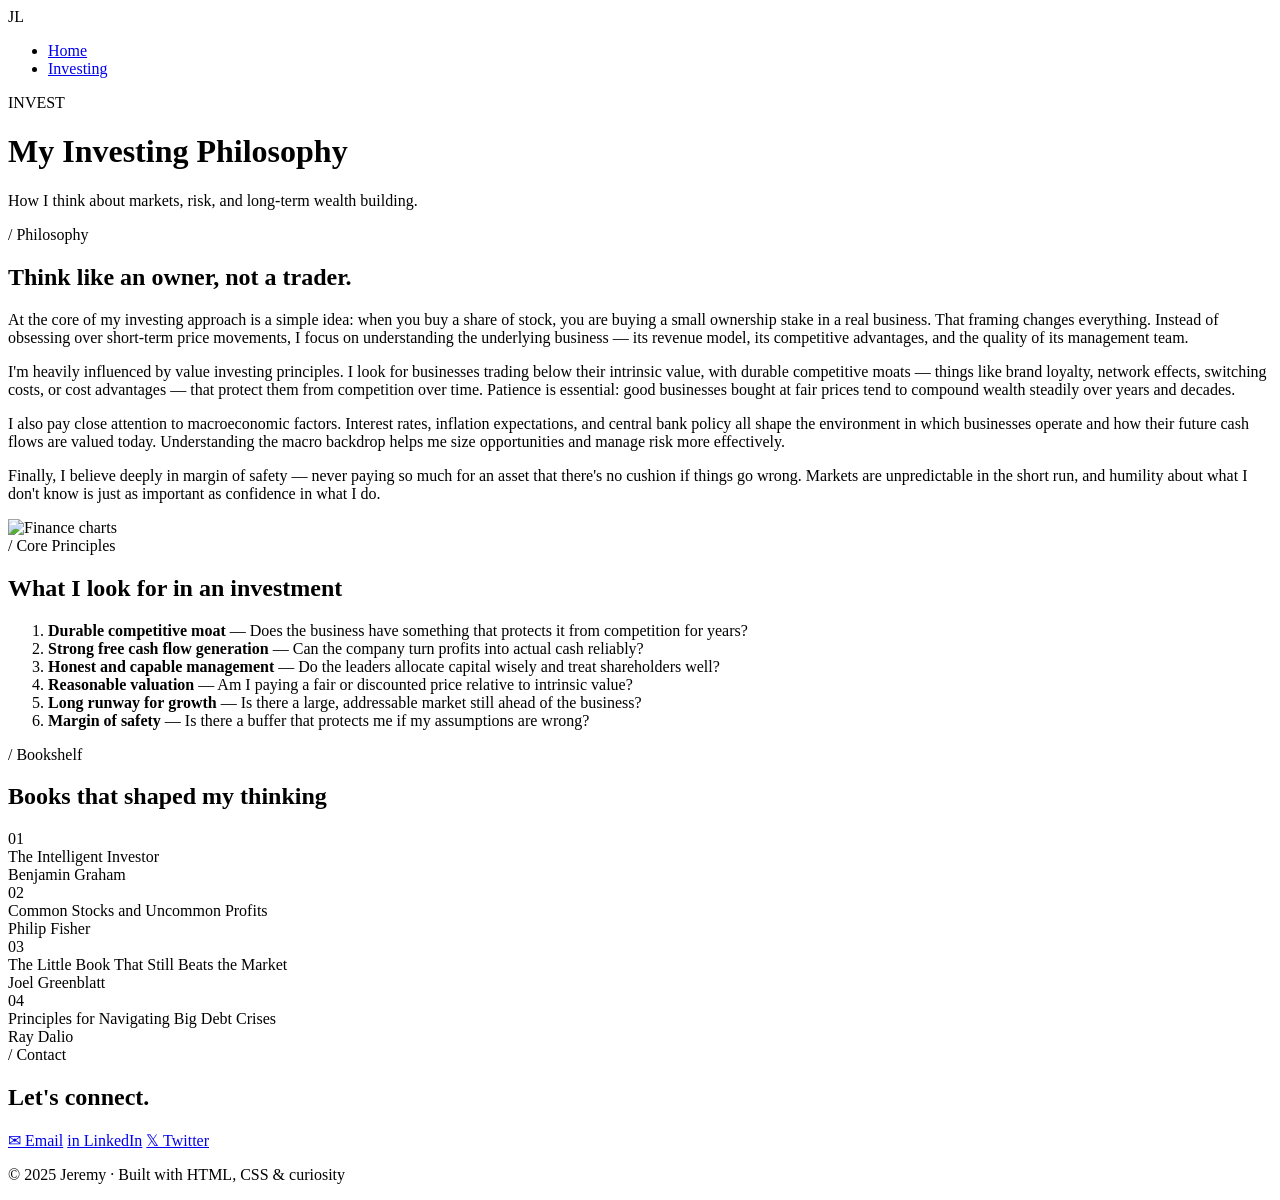
==== investing.html @ a5fd3ae6 "Create investing.html" ====
<!DOCTYPE html>
<html lang="en">
<head>
  <meta charset="UTF-8" />
  <meta name="viewport" content="width=device-width, initial-scale=1.0"/>
  <title>Investing | Jeremy</title>
  <link rel="preconnect" href="https://fonts.googleapis.com">
  <link href="https://fonts.googleapis.com/css2?family=Playfair+Display:wght@400;700;900&family=DM+Sans:wght@300;400;500&display=swap" rel="stylesheet">
  <link rel="stylesheet" href="style.css"/>
</head>
<body>

  <nav class="navbar">
    <div class="nav-logo">JL</div>
    <ul class="nav-links">
      <li><a href="index.html">Home</a></li>
      <li><a href="investing.html" class="active">Investing</a></li>
    </ul>
  </nav>

  <div class="page-hero">
    <div class="page-hero-bg-text">INVEST</div>
    <h1 class="page-title">My Investing Philosophy</h1>
    <p class="page-sub">How I think about markets, risk, and long-term wealth building.</p>
  </div>

  <section class="invest-intro">
    <div class="about-label">/ Philosophy</div>
    <div class="invest-grid">
      <div class="invest-text">
        <h2>Think like an owner, not a trader.</h2>
        <p>
          At the core of my investing approach is a simple idea: when you buy a share of stock, you are buying a small ownership stake in a real business. That framing changes everything. Instead of obsessing over short-term price movements, I focus on understanding the underlying business — its revenue model, its competitive advantages, and the quality of its management team.
        </p>
        <p>
          I'm heavily influenced by value investing principles. I look for businesses trading below their intrinsic value, with durable competitive moats — things like brand loyalty, network effects, switching costs, or cost advantages — that protect them from competition over time. Patience is essential: good businesses bought at fair prices tend to compound wealth steadily over years and decades.
        </p>
        <p>
          I also pay close attention to macroeconomic factors. Interest rates, inflation expectations, and central bank policy all shape the environment in which businesses operate and how their future cash flows are valued today. Understanding the macro backdrop helps me size opportunities and manage risk more effectively.
        </p>
        <p>
          Finally, I believe deeply in margin of safety — never paying so much for an asset that there's no cushion if things go wrong. Markets are unpredictable in the short run, and humility about what I don't know is just as important as confidence in what I do.
        </p>
      </div>
      <div class="about-img-wrap">
        <img src="https://images.unsplash.com/photo-1590283603385-17ffb3a7f29f?w=600&q=80" alt="Finance charts" />
      </div>
    </div>
  </section>

  <section class="principles">
    <div class="about-label">/ Core Principles</div>
    <h2>What I look for in an investment</h2>
    <ol class="principles-list">
      <li><strong>Durable competitive moat</strong> — Does the business have something that protects it from competition for years?</li>
      <li><strong>Strong free cash flow generation</strong> — Can the company turn profits into actual cash reliably?</li>
      <li><strong>Honest and capable management</strong> — Do the leaders allocate capital wisely and treat shareholders well?</li>
      <li><strong>Reasonable valuation</strong> — Am I paying a fair or discounted price relative to intrinsic value?</li>
      <li><strong>Long runway for growth</strong> — Is there a large, addressable market still ahead of the business?</li>
      <li><strong>Margin of safety</strong> — Is there a buffer that protects me if my assumptions are wrong?</li>
    </ol>
  </section>

  <section class="resources">
    <div class="about-label">/ Bookshelf</div>
    <h2>Books that shaped my thinking</h2>
    <div class="book-grid">
      <div class="book-card">
        <div class="book-num">01</div>
        <div class="book-title">The Intelligent Investor</div>
        <div class="book-author">Benjamin Graham</div>
      </div>
      <div class="book-card">
        <div class="book-num">02</div>
        <div class="book-title">Common Stocks and Uncommon Profits</div>
        <div class="book-author">Philip Fisher</div>
      </div>
      <div class="book-card">
        <div class="book-num">03</div>
        <div class="book-title">The Little Book That Still Beats the Market</div>
        <div class="book-author">Joel Greenblatt</div>
      </div>
      <div class="book-card">
        <div class="book-num">04</div>
        <div class="book-title">Principles for Navigating Big Debt Crises</div>
        <div class="book-author">Ray Dalio</div>
      </div>
    </div>
  </section>

  <section class="contact">
    <div class="contact-label">/ Contact</div>
    <h2>Let's connect.</h2>
    <div class="contact-links">
      <a href="mailto:jeremy@example.com" class="contact-pill">✉ Email</a>
      <a href="https://linkedin.com" target="_blank" class="contact-pill">in LinkedIn</a>
      <a href="https://twitter.com" target="_blank" class="contact-pill">𝕏 Twitter</a>
    </div>
  </section>

  <footer>
    <p>© 2025 Jeremy · Built with HTML, CSS & curiosity</p>
  </footer>

</body>
</html>
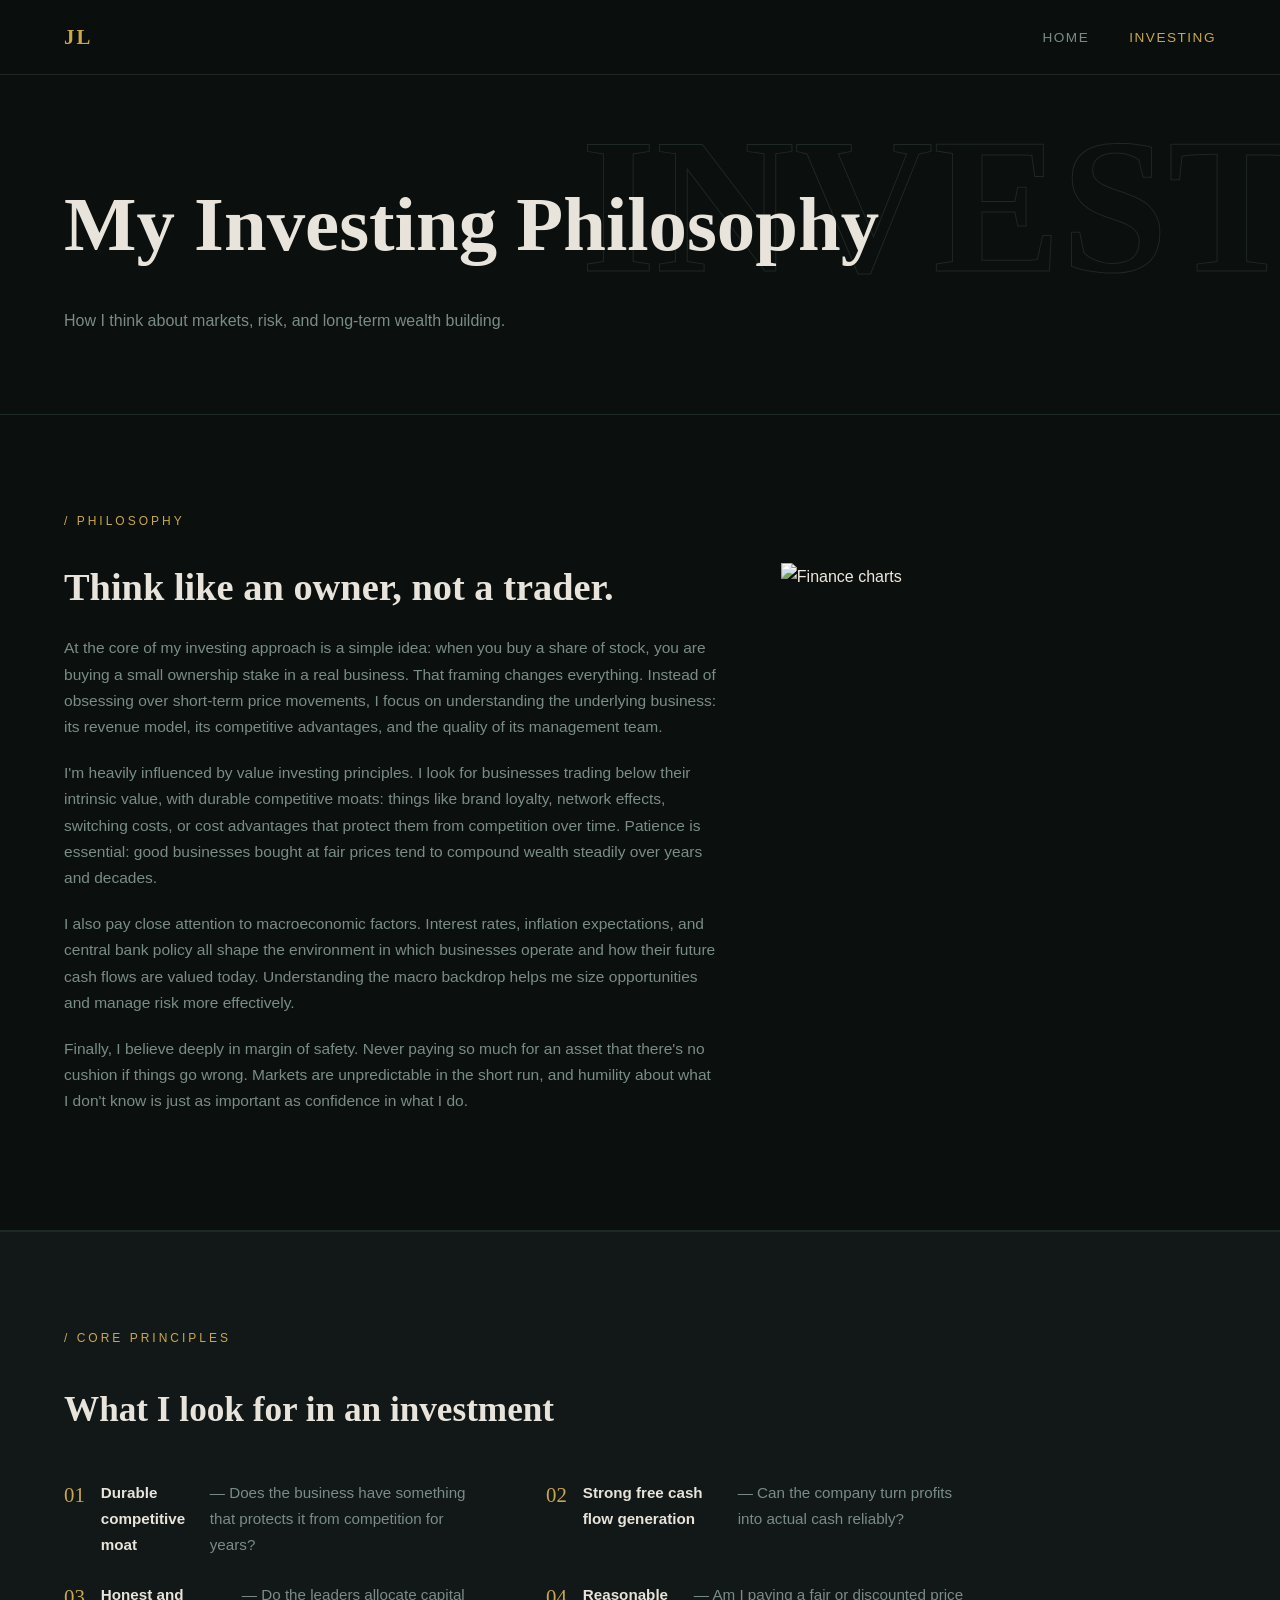
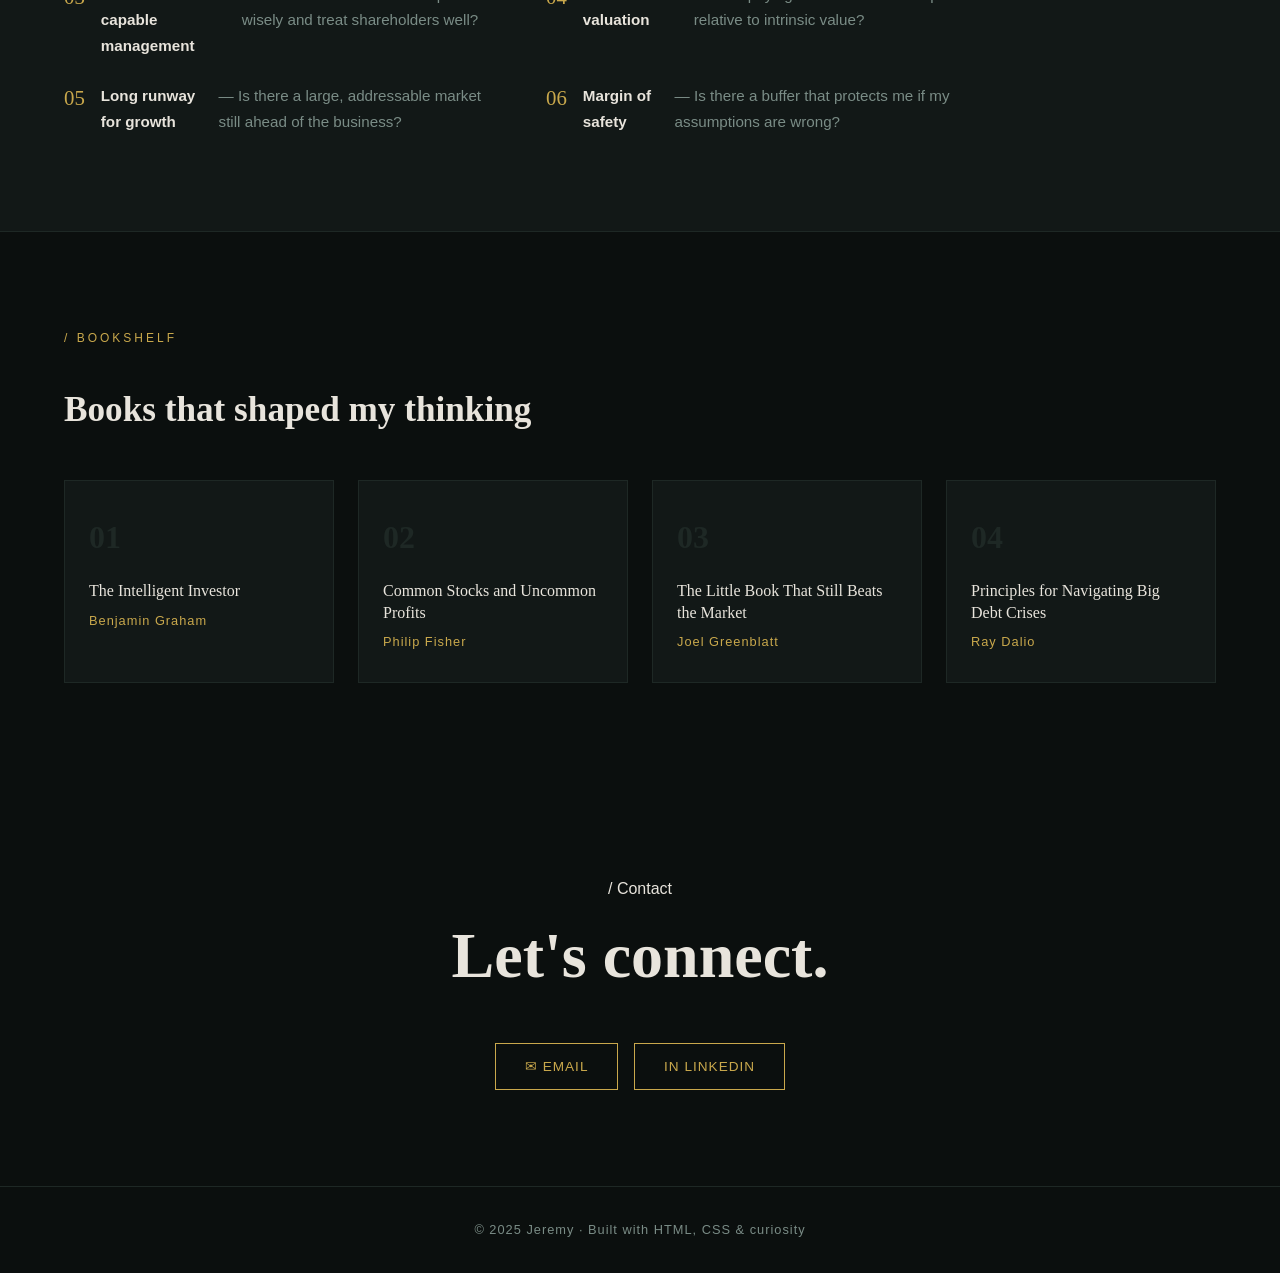
==== commit ae90f569: "Update investing.html" ====
--- a/investing.html
+++ b/investing.html
@@ -30,16 +30,16 @@
       <div class="invest-text">
         <h2>Think like an owner, not a trader.</h2>
         <p>
-          At the core of my investing approach is a simple idea: when you buy a share of stock, you are buying a small ownership stake in a real business. That framing changes everything. Instead of obsessing over short-term price movements, I focus on understanding the underlying business — its revenue model, its competitive advantages, and the quality of its management team.
+          At the core of my investing approach is a simple idea: when you buy a share of stock, you are buying a small ownership stake in a real business. That framing changes everything. Instead of obsessing over short-term price movements, I focus on understanding the underlying business: its revenue model, its competitive advantages, and the quality of its management team.
         </p>
         <p>
-          I'm heavily influenced by value investing principles. I look for businesses trading below their intrinsic value, with durable competitive moats — things like brand loyalty, network effects, switching costs, or cost advantages — that protect them from competition over time. Patience is essential: good businesses bought at fair prices tend to compound wealth steadily over years and decades.
+          I'm heavily influenced by value investing principles. I look for businesses trading below their intrinsic value, with durable competitive moats: things like brand loyalty, network effects, switching costs, or cost advantages that protect them from competition over time. Patience is essential: good businesses bought at fair prices tend to compound wealth steadily over years and decades.
         </p>
         <p>
           I also pay close attention to macroeconomic factors. Interest rates, inflation expectations, and central bank policy all shape the environment in which businesses operate and how their future cash flows are valued today. Understanding the macro backdrop helps me size opportunities and manage risk more effectively.
         </p>
         <p>
-          Finally, I believe deeply in margin of safety — never paying so much for an asset that there's no cushion if things go wrong. Markets are unpredictable in the short run, and humility about what I don't know is just as important as confidence in what I do.
+          Finally, I believe deeply in margin of safety. Never paying so much for an asset that there's no cushion if things go wrong. Markets are unpredictable in the short run, and humility about what I don't know is just as important as confidence in what I do.
         </p>
       </div>
       <div class="about-img-wrap">
@@ -92,9 +92,8 @@
     <div class="contact-label">/ Contact</div>
     <h2>Let's connect.</h2>
     <div class="contact-links">
-      <a href="mailto:jeremy@example.com" class="contact-pill">✉ Email</a>
-      <a href="https://linkedin.com" target="_blank" class="contact-pill">in LinkedIn</a>
-      <a href="https://twitter.com" target="_blank" class="contact-pill">𝕏 Twitter</a>
+      <a href="mailto:jeremyli9x@gmail.com" class="contact-pill">✉ Email</a>
+      <a href="https://www.linkedin.com/in/jeremy-sutikno-240685275" target="_blank" class="contact-pill">in LinkedIn</a>
     </div>
   </section>
 
--- a/style.css
+++ b/style.css
@@ -0,0 +1,447 @@
+/* ===== CSS VARIABLES ===== */
+:root {
+  --bg: #0b0f0e;
+  --surface: #121817;
+  --border: #1e2825;
+  --gold: #c9a84c;
+  --gold-light: #e8c97e;
+  --text: #e8e4dc;
+  --text-muted: #7a8c86;
+  --green: #3ddc97;
+  --font-display: 'Playfair Display', Georgia, serif;
+  --font-body: 'DM Sans', sans-serif;
+}
+
+/* ===== RESET ===== */
+*, *::before, *::after { box-sizing: border-box; margin: 0; padding: 0; }
+html { scroll-behavior: smooth; }
+
+body {
+  background: var(--bg);
+  color: var(--text);
+  font-family: var(--font-body);
+  font-weight: 300;
+  line-height: 1.7;
+  overflow-x: hidden;
+}
+
+/* ===== NAVBAR ===== */
+.navbar {
+  position: fixed;
+  top: 0; left: 0; right: 0;
+  z-index: 100;
+  display: flex;
+  align-items: center;
+  justify-content: space-between;
+  padding: 1.2rem 4rem;
+  background: rgba(11,15,14,0.85);
+  backdrop-filter: blur(10px);
+  border-bottom: 1px solid var(--border);
+}
+
+.nav-logo {
+  font-family: var(--font-display);
+  font-weight: 700;
+  font-size: 1.3rem;
+  color: var(--gold);
+  letter-spacing: 2px;
+}
+
+.nav-links {
+  list-style: none;
+  display: flex;
+  gap: 2.5rem;
+}
+
+.nav-links a {
+  text-decoration: none;
+  color: var(--text-muted);
+  font-size: 0.85rem;
+  letter-spacing: 1.5px;
+  text-transform: uppercase;
+  transition: color 0.2s;
+}
+
+.nav-links a:hover,
+.nav-links a.active {
+  color: var(--gold);
+}
+
+/* ===== HERO ===== */
+.hero {
+  position: relative;
+  min-height: 100vh;
+  display: flex;
+  flex-direction: column;
+  justify-content: center;
+  padding: 0 4rem;
+  overflow: hidden;
+}
+
+.hero-bg-text {
+  position: absolute;
+  top: 50%;
+  right: -2rem;
+  transform: translateY(-50%);
+  font-family: var(--font-display);
+  font-size: clamp(8rem, 18vw, 20rem);
+  font-weight: 900;
+  color: transparent;
+  -webkit-text-stroke: 1px var(--border);
+  user-select: none;
+  pointer-events: none;
+  line-height: 1;
+}
+
+.hero-content {
+  position: relative;
+  z-index: 1;
+  max-width: 700px;
+}
+
+.hero-eyebrow {
+  font-size: 0.85rem;
+  letter-spacing: 3px;
+  text-transform: uppercase;
+  color: var(--gold);
+  margin-bottom: 0.5rem;
+}
+
+.hero-name {
+  font-family: var(--font-display);
+  font-size: clamp(4rem, 10vw, 9rem);
+  font-weight: 900;
+  line-height: 0.9;
+  margin-bottom: 1.2rem;
+  background: linear-gradient(135deg, var(--text) 40%, var(--gold));
+  -webkit-background-clip: text;
+  -webkit-text-fill-color: transparent;
+  background-clip: text;
+}
+
+.hero-sub {
+  font-size: 1rem;
+  color: var(--text-muted);
+  letter-spacing: 2px;
+  text-transform: uppercase;
+  margin-bottom: 2.5rem;
+}
+
+.cta-btn {
+  display: inline-block;
+  padding: 0.85rem 2rem;
+  background: var(--gold);
+  color: var(--bg);
+  font-family: var(--font-body);
+  font-weight: 500;
+  font-size: 0.85rem;
+  letter-spacing: 1px;
+  text-decoration: none;
+  text-transform: uppercase;
+  transition: background 0.2s, transform 0.2s;
+}
+
+.cta-btn:hover {
+  background: var(--gold-light);
+  transform: translateY(-2px);
+}
+
+/* Ticker */
+.hero-ticker {
+  position: absolute;
+  bottom: 0; left: 0; right: 0;
+  background: var(--gold);
+  color: var(--bg);
+  display: flex;
+  gap: 3rem;
+  padding: 0.6rem 4rem;
+  font-size: 0.75rem;
+  font-weight: 500;
+  letter-spacing: 1px;
+  overflow: hidden;
+}
+
+/* ===== SHARED SECTION STYLES ===== */
+section {
+  padding: 6rem 4rem;
+}
+
+.about-label {
+  font-size: 0.75rem;
+  letter-spacing: 3px;
+  text-transform: uppercase;
+  color: var(--gold);
+  margin-bottom: 2rem;
+}
+
+/* ===== ABOUT SECTION ===== */
+.about-grid, .invest-grid {
+  display: grid;
+  grid-template-columns: 1fr 1fr;
+  gap: 4rem;
+  align-items: start;
+  margin-top: 1rem;
+}
+
+.invest-grid {
+  grid-template-columns: 1.2fr 0.8fr;
+}
+
+.about-img-wrap {
+  position: relative;
+}
+
+.about-img-wrap img {
+  width: 100%;
+  aspect-ratio: 4/5;
+  object-fit: cover;
+  display: block;
+  filter: grayscale(30%) sepia(10%);
+}
+
+.about-img-tag {
+  position: absolute;
+  bottom: -1rem;
+  right: -1rem;
+  background: var(--gold);
+  color: var(--bg);
+  padding: 0.5rem 1rem;
+  font-size: 0.75rem;
+  font-weight: 500;
+  letter-spacing: 1px;
+  text-transform: uppercase;
+}
+
+.about-text h2, .invest-text h2 {
+  font-family: var(--font-display);
+  font-size: clamp(1.6rem, 3vw, 2.4rem);
+  font-weight: 700;
+  line-height: 1.25;
+  margin-bottom: 1.5rem;
+  color: var(--text);
+}
+
+.about-text p, .invest-text p {
+  color: var(--text-muted);
+  margin-bottom: 1.2rem;
+  font-size: 0.97rem;
+}
+
+/* Stats */
+.about-stats {
+  display: flex;
+  gap: 2.5rem;
+  margin-top: 2.5rem;
+  padding-top: 2rem;
+  border-top: 1px solid var(--border);
+}
+
+.stat-num {
+  display: block;
+  font-family: var(--font-display);
+  font-size: 2.2rem;
+  font-weight: 700;
+  color: var(--gold);
+}
+
+.stat-label {
+  font-size: 0.75rem;
+  text-transform: uppercase;
+  letter-spacing: 1.5px;
+  color: var(--text-muted);
+}
+
+/* ===== PRINCIPLES ===== */
+.principles {
+  background: var(--surface);
+  border-top: 1px solid var(--border);
+  border-bottom: 1px solid var(--border);
+}
+
+.principles h2 {
+  font-family: var(--font-display);
+  font-size: clamp(1.5rem, 3vw, 2.2rem);
+  margin-bottom: 2.5rem;
+}
+
+.principles-list {
+  list-style: none;
+  counter-reset: principles;
+  display: grid;
+  grid-template-columns: 1fr 1fr;
+  gap: 1.5rem 4rem;
+  max-width: 900px;
+}
+
+.principles-list li {
+  counter-increment: principles;
+  display: flex;
+  align-items: flex-start;
+  gap: 1rem;
+  color: var(--text-muted);
+  font-size: 0.95rem;
+}
+
+.principles-list li::before {
+  content: counter(principles, decimal-leading-zero);
+  font-family: var(--font-display);
+  font-size: 1.3rem;
+  color: var(--gold);
+  flex-shrink: 0;
+  line-height: 1.4;
+}
+
+.principles-list strong {
+  color: var(--text);
+}
+
+/* ===== BOOK GRID ===== */
+.resources h2 {
+  font-family: var(--font-display);
+  font-size: clamp(1.5rem, 3vw, 2.2rem);
+  margin-bottom: 2.5rem;
+}
+
+.book-grid {
+  display: grid;
+  grid-template-columns: repeat(4, 1fr);
+  gap: 1.5rem;
+}
+
+.book-card {
+  background: var(--surface);
+  border: 1px solid var(--border);
+  padding: 1.8rem 1.5rem;
+  transition: border-color 0.2s, transform 0.2s;
+}
+
+.book-card:hover {
+  border-color: var(--gold);
+  transform: translateY(-4px);
+}
+
+.book-num {
+  font-family: var(--font-display);
+  font-size: 2rem;
+  font-weight: 700;
+  color: var(--border);
+  margin-bottom: 1rem;
+}
+
+.book-title {
+  font-family: var(--font-display);
+  font-size: 1rem;
+  color: var(--text);
+  margin-bottom: 0.5rem;
+  line-height: 1.35;
+}
+
+.book-author {
+  font-size: 0.8rem;
+  color: var(--gold);
+  letter-spacing: 1px;
+}
+
+/* ===== INVEST INTRO ===== */
+.invest-intro {
+  border-bottom: 1px solid var(--border);
+}
+
+/* ===== CONTACT ===== */
+.contact {
+  text-align: center;
+}
+
+.contact-label {
+  text-align: center;
+}
+
+.contact h2 {
+  font-family: var(--font-display);
+  font-size: clamp(2rem, 5vw, 4rem);
+  margin-bottom: 2rem;
+}
+
+.contact-links {
+  display: flex;
+  gap: 1rem;
+  justify-content: center;
+  flex-wrap: wrap;
+}
+
+.contact-pill {
+  display: inline-block;
+  padding: 0.7rem 1.8rem;
+  border: 1px solid var(--gold);
+  color: var(--gold);
+  text-decoration: none;
+  font-size: 0.85rem;
+  letter-spacing: 1px;
+  text-transform: uppercase;
+  transition: background 0.2s, color 0.2s;
+}
+
+.contact-pill:hover {
+  background: var(--gold);
+  color: var(--bg);
+}
+
+/* ===== PAGE HERO (investing.html) ===== */
+.page-hero {
+  position: relative;
+  padding: 10rem 4rem 5rem;
+  overflow: hidden;
+  border-bottom: 1px solid var(--border);
+}
+
+.page-hero-bg-text {
+  position: absolute;
+  top: 50%;
+  right: -1rem;
+  transform: translateY(-50%);
+  font-family: var(--font-display);
+  font-size: clamp(6rem, 15vw, 16rem);
+  font-weight: 900;
+  color: transparent;
+  -webkit-text-stroke: 1px var(--border);
+  user-select: none;
+  pointer-events: none;
+  line-height: 1;
+}
+
+.page-title {
+  font-family: var(--font-display);
+  font-size: clamp(2.5rem, 6vw, 5rem);
+  font-weight: 900;
+  position: relative;
+  z-index: 1;
+  margin-bottom: 1rem;
+}
+
+.page-sub {
+  color: var(--text-muted);
+  font-size: 1rem;
+  max-width: 500px;
+  position: relative;
+  z-index: 1;
+}
+
+/* ===== FOOTER ===== */
+footer {
+  text-align: center;
+  padding: 2rem 4rem;
+  border-top: 1px solid var(--border);
+  font-size: 0.8rem;
+  color: var(--text-muted);
+  letter-spacing: 1px;
+}
+
+/* ===== RESPONSIVE ===== */
+@media (max-width: 768px) {
+  .navbar { padding: 1rem 1.5rem; }
+  section, .hero, .page-hero { padding-left: 1.5rem; padding-right: 1.5rem; }
+  .about-grid, .invest-grid { grid-template-columns: 1fr; }
+  .book-grid { grid-template-columns: 1fr 1fr; }
+  .principles-list { grid-template-columns: 1fr; }
+  .hero-ticker { display: none; }
+}
